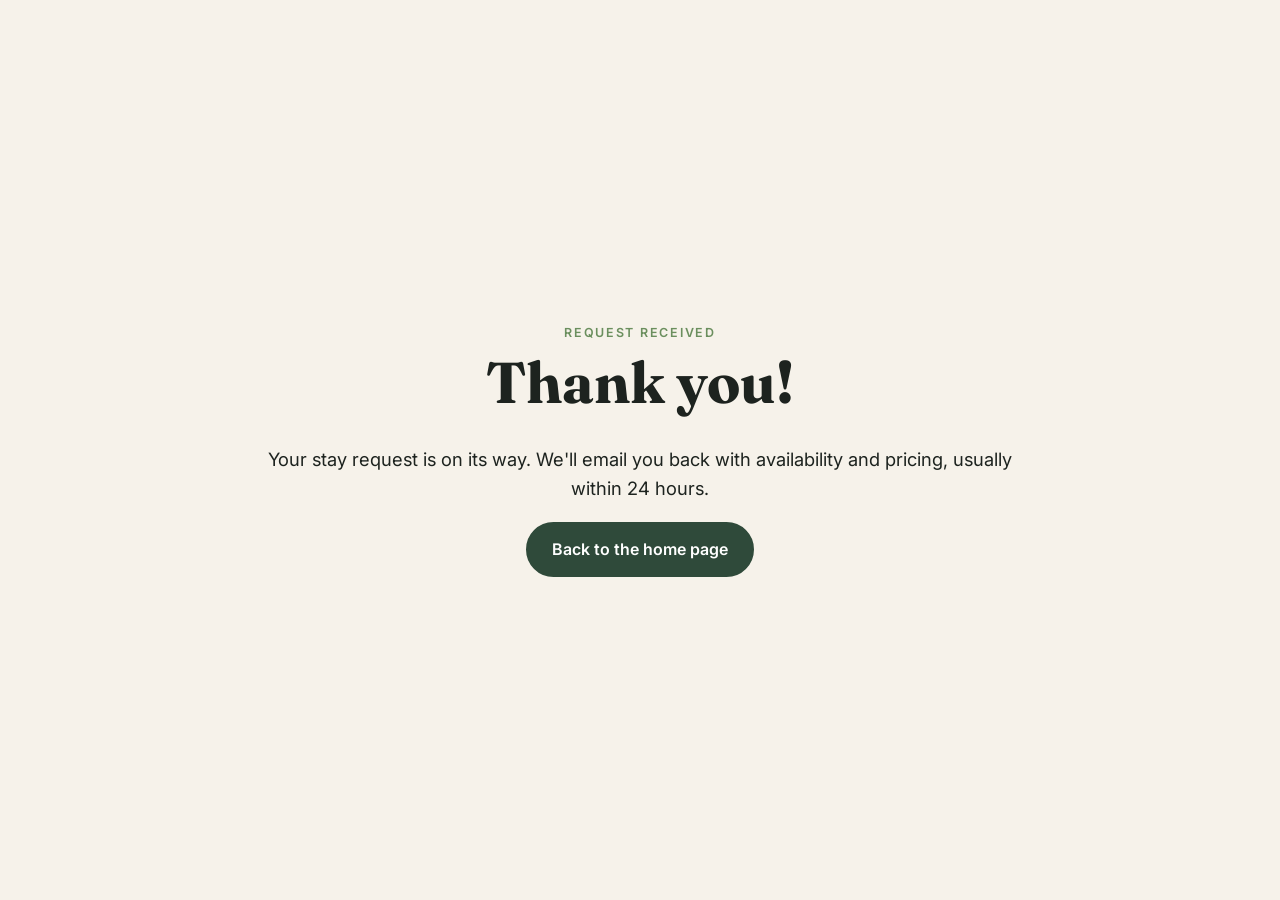
==== thank-you.html @ 0c716efc "Build base short-term rental website for Hocking Hills home Static site with home features, email st" ====
<!DOCTYPE html>
<html lang="en">
<head>
  <meta charset="UTF-8" />
  <meta name="viewport" content="width=device-width, initial-scale=1.0" />
  <title>Request Received | Hocking Hills Retreat</title>
  <link href="https://fonts.googleapis.com/css2?family=Fraunces:opsz,wght@9..144,500;9..144,700&family=Inter:wght@400;500;600&display=swap" rel="stylesheet" />
  <link rel="stylesheet" href="css/styles.css" />
</head>
<body>
  <main class="thanks">
    <div class="container narrow">
      <p class="eyebrow">Request received</p>
      <h1>Thank you!</h1>
      <p class="lead">Your stay request is on its way. We'll email you back with availability and pricing, usually within 24 hours.</p>
      <a href="index.html" class="btn">Back to the home page</a>
    </div>
  </main>
</body>
</html>
---- css/styles.css ----
/* ==========================================================
   Hocking Hills Retreat — styles
   ========================================================== */
:root {
  --forest: #2f4a3a;
  --forest-dark: #1f3328;
  --moss: #6b8f5e;
  --sand: #f6f2ea;
  --stone: #e7e0d3;
  --bark: #6b4f3a;
  --ink: #1d231f;
  --muted: #5b655f;
  --white: #ffffff;
  --radius: 14px;
  --shadow: 0 10px 30px rgba(20, 35, 25, 0.08);
  --font-head: 'Fraunces', Georgia, serif;
  --font-body: 'Inter', system-ui, -apple-system, Segoe UI, Roboto, sans-serif;
}

*, *::before, *::after { box-sizing: border-box; }
html { scroll-behavior: smooth; scroll-padding-top: 76px; }
body {
  margin: 0;
  font-family: var(--font-body);
  color: var(--ink);
  background: var(--white);
  line-height: 1.6;
  -webkit-font-smoothing: antialiased;
}
img { max-width: 100%; display: block; }
a { color: var(--forest); }
h1, h2, h3 { font-family: var(--font-head); line-height: 1.15; margin: 0 0 0.5em; }
h1 { font-size: clamp(2.1rem, 5vw, 3.6rem); }
h2 { font-size: clamp(1.7rem, 3.5vw, 2.5rem); }
h3 { font-size: 1.25rem; }
[hidden] { display: none !important; }

.container { width: min(1140px, 100% - 32px); margin-inline: auto; }
.narrow { width: min(760px, 100% - 32px); }

.eyebrow {
  text-transform: uppercase;
  letter-spacing: 0.14em;
  font-size: 0.78rem;
  font-weight: 600;
  color: var(--moss);
  margin: 0 0 0.6em;
}
.lead { font-size: 1.15rem; }

/* ---------- Buttons ---------- */
.btn {
  display: inline-block;
  background: var(--forest);
  color: var(--white);
  border: 2px solid var(--forest);
  padding: 0.8em 1.5em;
  border-radius: 999px;
  font-weight: 600;
  text-decoration: none;
  cursor: pointer;
  font: inherit;
  font-weight: 600;
  transition: background 0.2s, color 0.2s, transform 0.2s;
}
.btn:hover { background: var(--forest-dark); border-color: var(--forest-dark); transform: translateY(-1px); }
.btn-outline { background: transparent; color: var(--forest); }
.btn-outline:hover { background: var(--forest); color: var(--white); }
.btn-small { padding: 0.5em 1em; font-size: 0.9rem; }
.btn-block { width: 100%; }

/* ---------- Header ---------- */
.site-header {
  position: sticky;
  top: 0;
  z-index: 50;
  background: rgba(255, 255, 255, 0.95);
  backdrop-filter: blur(8px);
  border-bottom: 1px solid var(--stone);
}
.nav-wrap { display: flex; align-items: center; justify-content: space-between; height: 68px; }
.brand { font-family: var(--font-head); font-weight: 700; font-size: 1.25rem; color: var(--forest); text-decoration: none; }
.site-nav { display: flex; align-items: center; gap: 1.5rem; }
.site-nav a:not(.btn) { color: var(--ink); text-decoration: none; font-weight: 500; }
.site-nav a:not(.btn):hover { color: var(--moss); }
.site-nav .btn { color: var(--white); }

.nav-toggle { display: none; background: none; border: 0; padding: 8px; cursor: pointer; }
.nav-toggle span { display: block; width: 24px; height: 2px; background: var(--ink); margin: 5px 0; }

/* ---------- Hero ---------- */
.hero {
  position: relative;
  min-height: 78vh;
  display: flex;
  align-items: center;
  color: var(--white);
  /* Replace with a real photo: background-image: url('../images/hero.jpg'); */
  background:
    radial-gradient(ellipse at 20% 80%, rgba(107, 143, 94, 0.55), transparent 60%),
    linear-gradient(160deg, #2f4a3a 0%, #1f3328 55%, #3d2f24 100%);
  background-size: cover;
  background-position: center;
}
.hero-overlay { position: absolute; inset: 0; background: linear-gradient(to top, rgba(0,0,0,0.35), rgba(0,0,0,0.05)); }
.hero-content { position: relative; padding: 5rem 0; max-width: 760px; margin-left: max(16px, calc((100% - 1140px) / 2)); }
.hero .eyebrow { color: #cfe0c3; }
.hero-actions { display: flex; flex-wrap: wrap; gap: 0.75rem; margin-top: 1.5rem; }
.hero .btn-outline { color: var(--white); border-color: var(--white); }
.hero .btn-outline:hover { background: var(--white); color: var(--forest); }

/* ---------- Quick facts ---------- */
.quick-facts { background: var(--sand); border-bottom: 1px solid var(--stone); }
.facts-grid { display: grid; grid-template-columns: repeat(4, 1fr); text-align: center; padding: 1.75rem 0; }
.fact { display: flex; flex-direction: column; }
.fact-num { font-family: var(--font-head); font-size: 2rem; font-weight: 700; color: var(--forest); }
.fact-label { color: var(--muted); font-size: 0.9rem; }

/* ---------- Sections ---------- */
.section { padding: 5rem 0; }
.section-alt { background: var(--sand); }
.section-head { max-width: 720px; margin-bottom: 2.5rem; }
.section-head p { color: var(--muted); }

/* ---------- Gallery ---------- */
.gallery {
  display: grid;
  grid-template-columns: 2fr 1fr 1fr;
  grid-template-rows: 200px 200px;
  gap: 12px;
  margin-bottom: 3rem;
}
.gallery-item { margin: 0; border-radius: var(--radius); overflow: hidden; }
.gallery-item img { width: 100%; height: 100%; object-fit: cover; }
.g-large { grid-row: span 2; }
.ph {
  height: 100%;
  display: grid;
  place-items: center;
  background: linear-gradient(135deg, var(--stone), #d6cdbb);
  color: var(--bark);
  font-weight: 500;
  font-size: 0.95rem;
}

/* ---------- Features ---------- */
.features-grid { display: grid; grid-template-columns: repeat(3, 1fr); gap: 1.25rem; }
.feature-card {
  background: var(--white);
  border: 1px solid var(--stone);
  border-radius: var(--radius);
  padding: 1.5rem;
}
.feature-card .icon { font-size: 1.6rem; margin-bottom: 0.5rem; }
.feature-card ul { margin: 0; padding-left: 1.1rem; color: var(--muted); }
.feature-card li { margin: 0.25rem 0; }

/* ---------- Cards (parks + dining) ---------- */
.cards-grid { display: grid; grid-template-columns: repeat(auto-fill, minmax(300px, 1fr)); gap: 1.25rem; }
.card {
  background: var(--white);
  border-radius: var(--radius);
  padding: 1.5rem;
  box-shadow: var(--shadow);
  display: flex;
  flex-direction: column;
}
.card p { margin: 0 0 0.75rem; }
.card-meta { color: var(--muted); font-size: 0.9rem; }
.card-tag {
  align-self: flex-start;
  background: #e8efe3;
  color: var(--forest);
  font-size: 0.8rem;
  font-weight: 600;
  padding: 0.25em 0.7em;
  border-radius: 999px;
}
.card-actions { margin-top: auto; display: flex; flex-wrap: wrap; gap: 0.5rem; padding-top: 0.5rem; }
#dining .card { border: 1px solid var(--stone); }
.note { margin-top: 2rem; color: var(--muted); font-size: 0.92rem; }

/* ---------- Filter chips ---------- */
.filter-bar { display: flex; flex-wrap: wrap; gap: 0.5rem; margin-bottom: 1.5rem; }
.chip {
  font: inherit;
  font-size: 0.9rem;
  padding: 0.45em 1em;
  border-radius: 999px;
  border: 1px solid var(--stone);
  background: var(--white);
  cursor: pointer;
}
.chip.active, .chip:hover { background: var(--forest); color: var(--white); border-color: var(--forest); }

/* ---------- Location ---------- */
.location-grid { display: grid; grid-template-columns: 1fr 1.3fr; gap: 2.5rem; align-items: center; }
.address { font-style: normal; font-size: 1.2rem; font-weight: 600; margin-bottom: 1rem; }
.map-wrap { border-radius: var(--radius); overflow: hidden; box-shadow: var(--shadow); aspect-ratio: 4 / 3; }
.map-wrap iframe { width: 100%; height: 100%; border: 0; }

/* ---------- Form ---------- */
.request-form {
  background: var(--sand);
  padding: 2rem;
  border-radius: var(--radius);
  display: grid;
  gap: 1rem;
}
.form-row { display: grid; grid-template-columns: 1fr 1fr; gap: 1rem; }
.request-form label { display: flex; flex-direction: column; gap: 0.35rem; font-weight: 500; font-size: 0.95rem; }
.request-form input,
.request-form select,
.request-form textarea {
  font: inherit;
  padding: 0.7em 0.8em;
  border: 1px solid #cfc6b5;
  border-radius: 10px;
  background: var(--white);
  color: var(--ink);
}
.request-form input:focus,
.request-form select:focus,
.request-form textarea:focus { outline: 2px solid var(--moss); outline-offset: 1px; border-color: var(--moss); }
.honey { position: absolute; left: -9999px; }
.form-error { background: #fbe9e7; color: #8a2a1a; padding: 0.75em 1em; border-radius: 10px; margin: 0; }
.form-fine { color: var(--muted); font-size: 0.85rem; margin: 0; text-align: center; }

/* ---------- Thank-you page ---------- */
.thanks { min-height: 100vh; display: grid; place-items: center; text-align: center; background: var(--sand); padding: 2rem 0; }

/* ---------- Footer ---------- */
.site-footer { background: var(--forest-dark); color: #d9e2d5; padding: 3rem 0 1.5rem; }
.site-footer .brand { color: var(--white); }
.footer-grid { display: flex; justify-content: space-between; flex-wrap: wrap; gap: 1.5rem; }
.footer-links { display: flex; flex-wrap: wrap; gap: 1.25rem; }
.footer-links a { color: #d9e2d5; text-decoration: none; }
.footer-links a:hover { color: var(--white); }
.copyright { border-top: 1px solid rgba(255,255,255,0.12); margin-top: 2rem; padding-top: 1rem; font-size: 0.85rem; color: #a9b8a3; }

/* ---------- Responsive ---------- */
@media (max-width: 900px) {
  .features-grid { grid-template-columns: repeat(2, 1fr); }
  .location-grid { grid-template-columns: 1fr; }
}
@media (max-width: 720px) {
  .nav-toggle { display: block; }
  .site-nav {
    position: absolute;
    top: 68px; left: 0; right: 0;
    flex-direction: column;
    align-items: stretch;
    gap: 0;
    background: var(--white);
    border-bottom: 1px solid var(--stone);
    display: none;
    padding: 0.5rem 16px 1rem;
  }
  .site-nav.open { display: flex; }
  .site-nav a:not(.btn) { padding: 0.75rem 0; border-bottom: 1px solid var(--stone); }
  .site-nav .btn { margin-top: 0.75rem; text-align: center; }
  .facts-grid { grid-template-columns: repeat(2, 1fr); gap: 1rem; }
  .gallery { grid-template-columns: 1fr 1fr; grid-template-rows: 220px 140px 140px; }
  .g-large { grid-column: span 2; grid-row: auto; }
  .features-grid { grid-template-columns: 1fr; }
  .form-row { grid-template-columns: 1fr; }
  .request-form { padding: 1.25rem; }
  .section { padding: 3.5rem 0; }
}
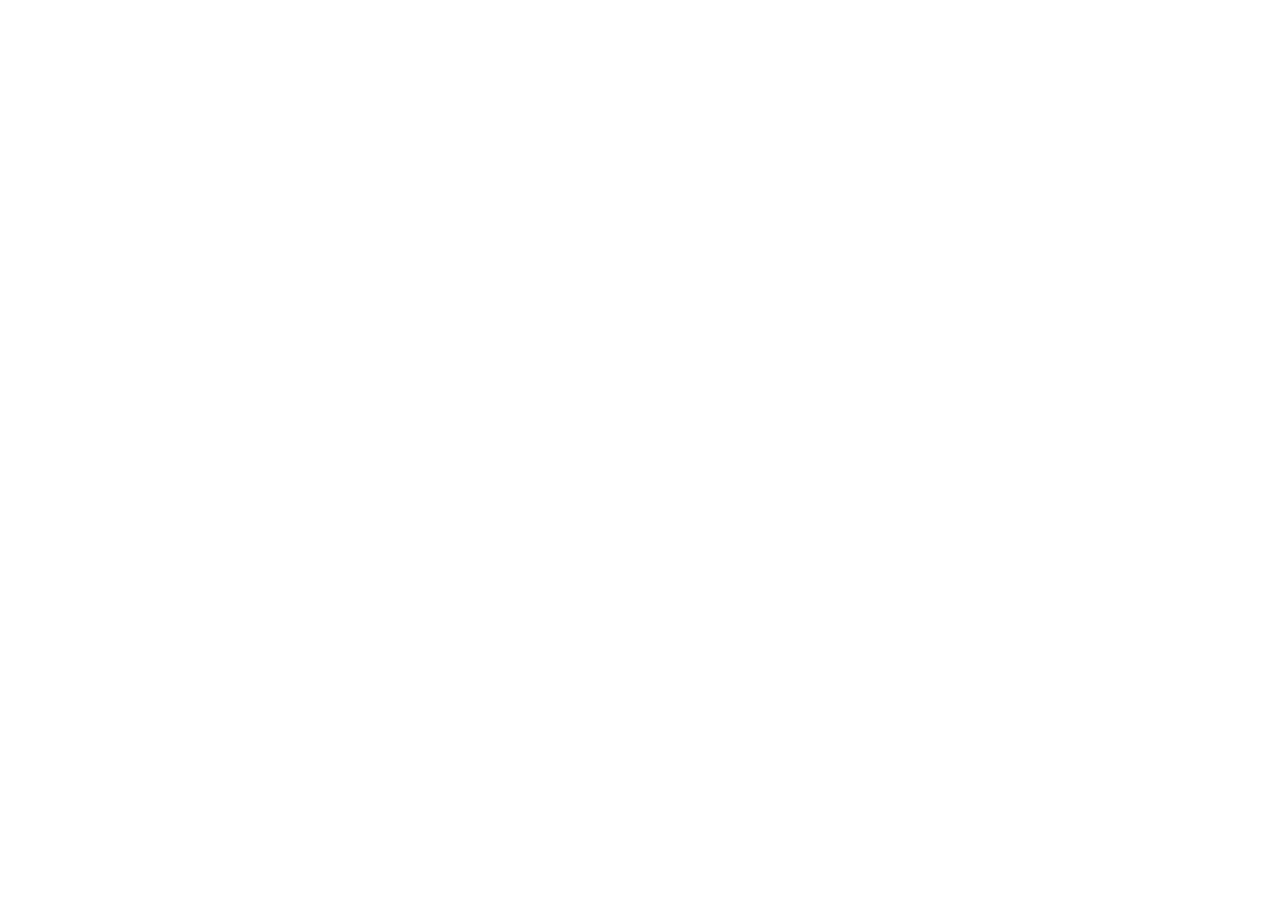
==== commit 6d15bc07: "Configure site for HTTPS Redirect http visitors to https, add upgrade-insecure-requests, and add HTT" ====
--- a/thank-you.html
+++ b/thank-you.html
@@ -3,6 +3,14 @@
 <head>
   <meta charset="UTF-8" />
   <meta name="viewport" content="width=device-width, initial-scale=1.0" />
+  <meta http-equiv="Content-Security-Policy" content="upgrade-insecure-requests" />
+  <meta name="referrer" content="strict-origin-when-cross-origin" />
+  <script>
+    // Send visitors to the HTTPS version (skipped for local previews).
+    if (location.protocol === 'http:' && !/^(localhost|127\.0\.0\.1|\[::1\])$/.test(location.hostname)) {
+      location.replace('https://' + location.host + location.pathname + location.search + location.hash);
+    }
+  </script>
   <title>Request Received | Hocking Hills Retreat</title>
   <link href="https://fonts.googleapis.com/css2?family=Fraunces:opsz,wght@9..144,500;9..144,700&family=Inter:wght@400;500;600&display=swap" rel="stylesheet" />
   <link rel="stylesheet" href="css/styles.css" />
